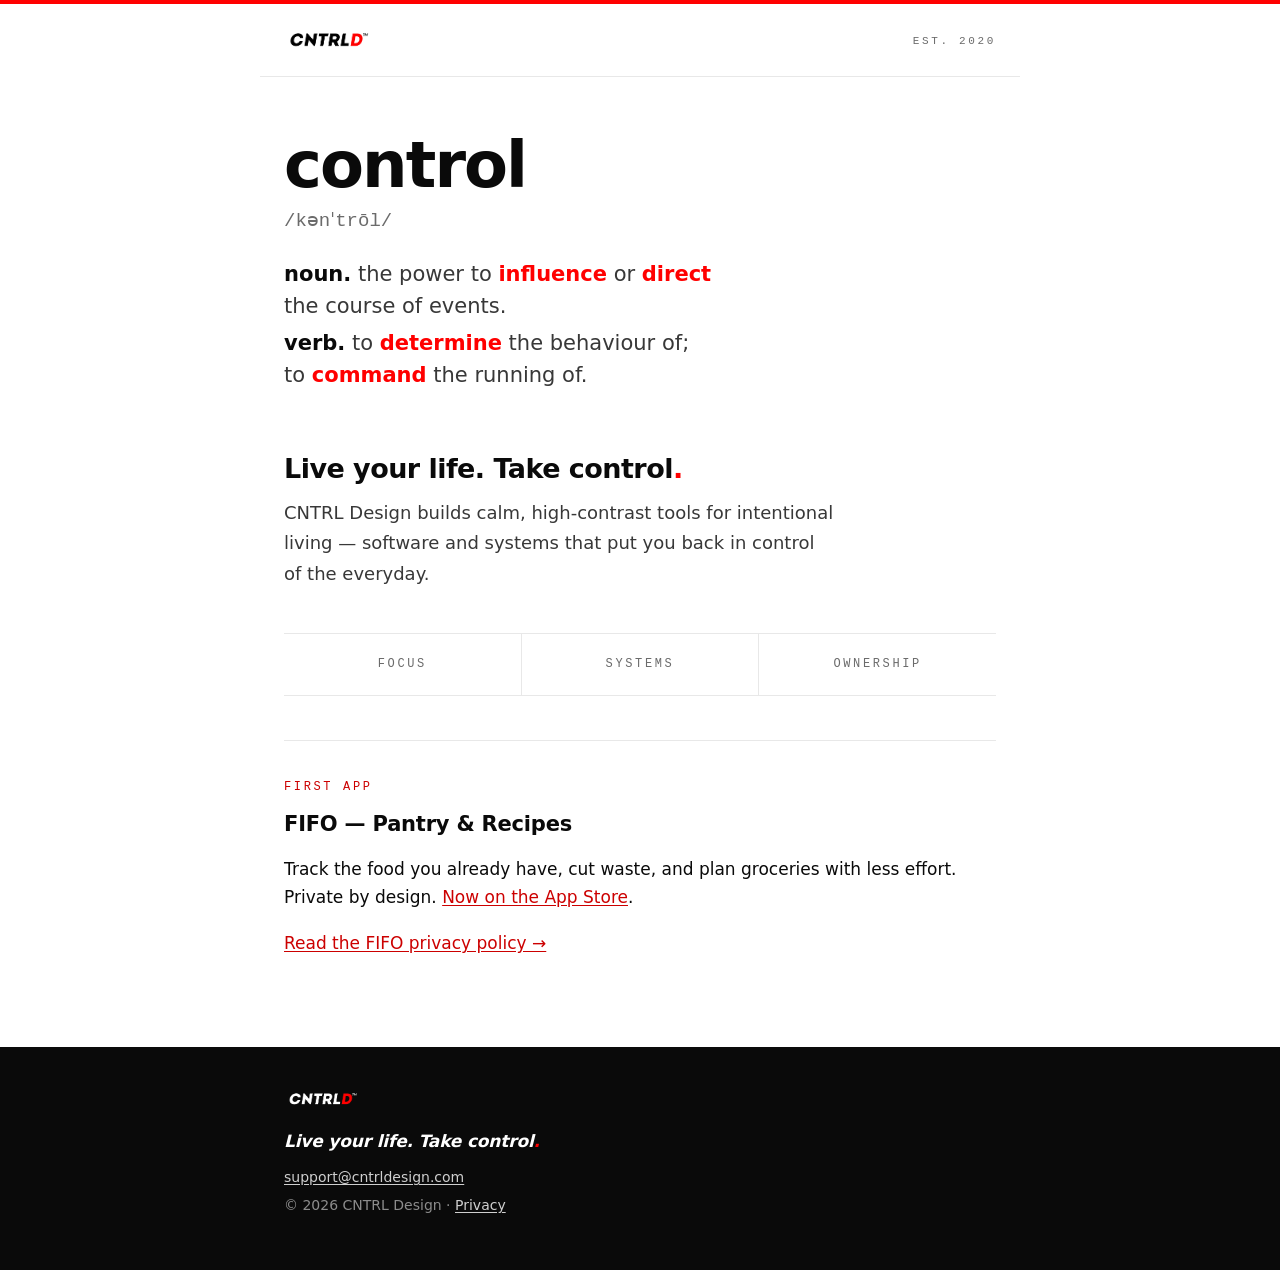
==== index.html @ ba087af7 "home: make FIFO blurb true — live on the App Store, drop device absolute App has been live since 202" ====
<!doctype html>
<html lang="en">
<head>
  <meta charset="utf-8">
  <meta name="viewport" content="width=device-width, initial-scale=1">
  <title>CNTRL Design — Live your life. Take control.</title>
  <meta name="description" content="CNTRL Design builds calm, high-contrast tools for intentional living. Makers of FIFO: Pantry & Recipes.">
  <link rel="icon" href="favicon.svg" type="image/svg+xml">
  <link rel="icon" href="favicon.png" sizes="any" type="image/png">
  <link rel="apple-touch-icon" href="apple-touch-icon.png">
  <link rel="stylesheet" href="style.css">
</head>
<body>
  <a class="skip" href="#main">Skip to content</a>
  <div class="brandbar"></div>

  <header class="site-head">
    <a class="logo" href="index.html" aria-label="CNTRL Design home">
      <img class="logo-light" src="img/logo-black.png" alt="CNTRL Design" width="180" height="60" loading="eager">
      <img class="logo-dark" src="img/logo-white.png" alt="CNTRL Design" width="180" height="60" loading="eager">
    </a>
    <span class="label">Est. 2020</span>
  </header>

  <main class="wrap" id="main">
    <section class="def">
      <p class="def-word">control</p>
      <p class="def-ipa">/k&#601;n&#712;tr&#333;l/</p>
      <p class="def-line"><span class="pos">noun.</span> the power to <span class="kw">influence</span> or <span class="kw">direct</span> the course of events.</p>
      <p class="def-line"><span class="pos">verb.</span> to <span class="kw">determine</span> the behaviour of; to <span class="kw">command</span> the running of.</p>
    </section>

    <p class="tagline">Live your life. Take control<span class="dot">.</span></p>
    <p class="lede">CNTRL Design builds calm, high-contrast tools for intentional living &mdash; software and systems that put you back in control of the everyday.</p>

    <div class="principles">
      <div class="principle">Focus</div>
      <div class="principle">Systems</div>
      <div class="principle">Ownership</div>
    </div>

    <section class="block">
      <p class="eyebrow">First app</p>
      <h2>FIFO &mdash; Pantry &amp; Recipes</h2>
      <p>Track the food you already have, cut waste, and plan groceries with less effort. Private by design. <a href="https://apps.apple.com/ca/app/id6783625628">Now on the App&nbsp;Store</a>.</p>
      <p><a href="fifo/privacy/">Read the FIFO privacy policy &rarr;</a></p>
    </section>
  </main>

  <footer class="site-foot">
    <div class="wrap">
      <img class="foot-logo" src="img/logo-white.png" alt="CNTRL Design" width="156" height="52" loading="lazy">
      <p class="foot-tag">Live your life. Take control<span class="dot">.</span></p>
      <p class="meta-row"><a href="mailto:support@cntrldesign.com">support@cntrldesign.com</a></p>
      <p class="meta-row">&copy; 2026 CNTRL Design &middot; <a href="fifo/privacy/">Privacy</a></p>
    </div>
  </footer>
</body>
</html>
---- style.css ----
:root {
  --bg: #ffffff;
  --ink: #0a0a0a;
  --ink-soft: #383838;
  --muted: #6b6b6b;
  --hair: #e8e8e8;
  --surface: #f5f5f5;
  --red: #ff0000;
  --red-ink: #cc0000;
  --sans: "Inter", ui-sans-serif, system-ui, -apple-system, "Segoe UI", Roboto, Helvetica, Arial, sans-serif;
  --mono: ui-monospace, SFMono-Regular, "SF Mono", Menlo, Consolas, monospace;
  --maxw: 760px;
}
@media (prefers-color-scheme: dark) {
  :root {
    --bg: #0a0a0a;
    --ink: #f5f5f5;
    --ink-soft: #cfcfcf;
    --muted: #9a9a9a;
    --hair: #242424;
    --surface: #151515;
    --red: #ff3636;
    --red-ink: #ff5a5a;
  }
}
* { box-sizing: border-box; }
html { -webkit-text-size-adjust: 100%; }
body {
  margin: 0;
  background: var(--bg);
  color: var(--ink);
  font-family: var(--sans);
  font-size: 17px;
  line-height: 1.7;
  -webkit-font-smoothing: antialiased;
  text-rendering: optimizeLegibility;
}
.brandbar { height: 4px; background: var(--red); }
.wrap { max-width: var(--maxw); margin: 0 auto; padding: 0 24px; }

/* Header + logo */
.site-head {
  display: flex;
  align-items: center;
  justify-content: space-between;
  padding: 22px 24px 20px;
  max-width: var(--maxw);
  margin: 0 auto;
  border-bottom: 1px solid var(--hair);
}
.logo { display: inline-flex; line-height: 0; }
.logo img { height: 30px; width: auto; }
.logo .logo-light { display: block; }
.logo .logo-dark { display: none; }
@media (prefers-color-scheme: dark) {
  .logo .logo-light { display: none; }
  .logo .logo-dark { display: block; }
}
.label {
  font-family: var(--mono);
  font-size: 11px;
  letter-spacing: 0.24em;
  text-transform: uppercase;
  color: var(--muted);
}

/* Eyebrow */
.eyebrow {
  font-family: var(--mono);
  font-size: 12px;
  letter-spacing: 0.22em;
  text-transform: uppercase;
  color: var(--red-ink);
  margin: 0 0 14px;
}

/* Headings + text */
h1 { font-size: 34px; line-height: 1.12; letter-spacing: -0.02em; font-weight: 800; margin: 0 0 8px; }
h2 { font-size: 21px; line-height: 1.25; letter-spacing: -0.01em; font-weight: 700; margin: 0; }
h3 { font-size: 17px; font-weight: 700; margin: 22px 0 4px; }
p, li { font-size: 17px; }
a { color: var(--red-ink); text-underline-offset: 2px; }
a:hover { text-decoration: underline; }
ul { padding-left: 20px; }
li { margin: 5px 0; }
strong { font-weight: 700; }

/* Definition hero (control motif) */
.def { padding: 56px 0 8px; }
.def-word { font-size: 64px; font-weight: 800; letter-spacing: -0.03em; line-height: 1; margin: 0; }
.def-ipa { font-family: var(--mono); font-size: 19px; color: var(--muted); margin: 8px 0 22px; }
.def-line { font-size: 21px; line-height: 1.5; margin: 6px 0; color: var(--ink-soft); max-width: 32ch; }
.def-line .pos { color: var(--ink); font-weight: 700; }
.kw { color: var(--red); font-weight: 700; }

/* Tagline + lede */
.tagline { font-size: 27px; font-weight: 800; letter-spacing: -0.02em; line-height: 1.2; margin: 48px 0 12px; }
.tagline .dot { color: var(--red); }
.lede { font-size: 18px; color: var(--ink-soft); max-width: 48ch; margin: 0; }
.subtitle { font-size: 18px; color: var(--muted); margin: 0 0 6px; }

/* Principles row */
.principles { display: flex; border-top: 1px solid var(--hair); border-bottom: 1px solid var(--hair); margin: 44px 0; }
.principle { flex: 1; padding: 20px 0; text-align: center; font-family: var(--mono); font-size: 12px; letter-spacing: 0.22em; text-transform: uppercase; color: var(--muted); border-left: 1px solid var(--hair); }
.principle:first-child { border-left: 0; }

/* Blocks */
.block { border-top: 1px solid var(--hair); padding: 36px 0 8px; }

/* Meta card */
.meta {
  background: var(--surface);
  border: 1px solid var(--hair);
  border-radius: 12px;
  padding: 14px 18px;
  font-size: 15px;
  color: var(--muted);
  margin: 16px 0 6px;
}
.meta div { margin: 3px 0; }
.meta strong { color: var(--ink); font-weight: 600; }

/* Callout */
.callout {
  background: var(--surface);
  border-left: 3px solid var(--red);
  border-radius: 0 8px 8px 0;
  padding: 14px 18px;
  margin: 20px 0;
}

/* Numbered sections */
.sec { margin: 38px 0 0; }
.sec-h { display: flex; align-items: baseline; gap: 12px; margin: 0 0 8px; }
.sec-n { font-family: var(--mono); font-size: 13px; font-weight: 600; color: var(--red-ink); letter-spacing: 0.04em; }

hr { border: 0; border-top: 1px solid var(--hair); margin: 30px 0; }

/* Footer (always dark) */
.site-foot { background: #0a0a0a; color: #cfcfcf; margin-top: 64px; padding: 40px 0 48px; }
.site-foot .wrap { max-width: var(--maxw); }
.foot-logo { height: 26px; width: auto; display: block; margin: 0 0 14px; }
.site-foot .foot-tag { font-weight: 800; font-style: italic; letter-spacing: -0.01em; margin: 0 0 10px; color: #ffffff; }
.site-foot .foot-tag .dot { color: var(--red); }
.site-foot a { color: #ffffff; }
.site-foot .meta-row { font-size: 14px; color: #8c8c8c; margin: 4px 0; }
.site-foot .meta-row a { color: #cfcfcf; }

/* Accessibility */
.skip {
  position: absolute;
  left: -9999px;
  top: 0;
  z-index: 20;
  background: var(--red);
  color: #ffffff;
  padding: 10px 16px;
  font-size: 14px;
  border-radius: 0 0 8px 0;
}
.skip:focus { left: 0; }
a:focus-visible,
.logo:focus-visible { outline: 2px solid var(--red); outline-offset: 3px; border-radius: 2px; }
.site-foot a:focus-visible { outline-color: #ffffff; }
@media (prefers-reduced-motion: no-preference) {
  a { transition: color 150ms ease; }
}

@media (max-width: 520px) {
  body { font-size: 16px; }
  h1 { font-size: 28px; }
  .def-word { font-size: 48px; }
  .tagline { font-size: 22px; }
  .def-line { font-size: 19px; }
}
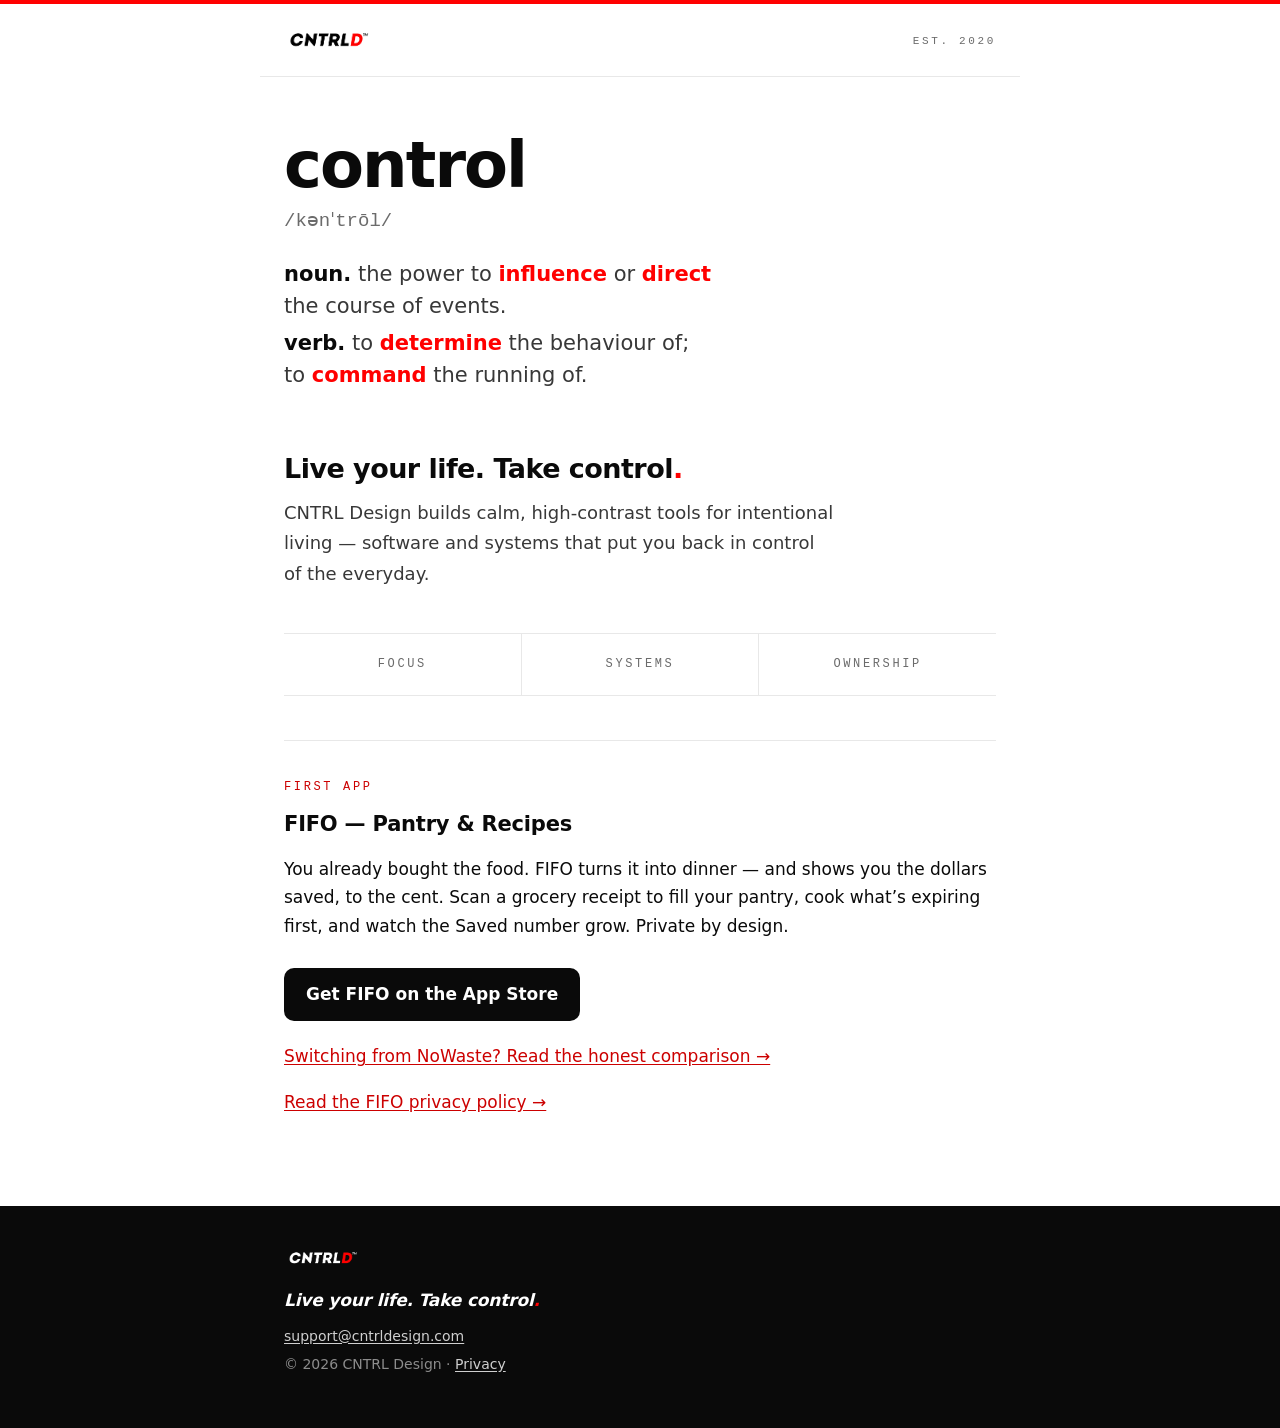
==== commit aec303fd: "home: money-saved FIFO block + shared .cta button + switcher-page link - FIFO blurb now leads with t" ====
--- a/index.html
+++ b/index.html
@@ -42,7 +42,9 @@
     <section class="block">
       <p class="eyebrow">First app</p>
       <h2>FIFO &mdash; Pantry &amp; Recipes</h2>
-      <p>Track the food you already have, cut waste, and plan groceries with less effort. Private by design. <a href="https://apps.apple.com/ca/app/id6783625628">Now on the App&nbsp;Store</a>.</p>
+      <p>You already bought the food. FIFO turns it into dinner &mdash; and shows you the dollars saved, to the cent. Scan a grocery receipt to fill your pantry, cook what&rsquo;s expiring first, and watch the Saved number grow. Private by design.</p>
+      <p><a class="cta" href="https://apps.apple.com/ca/app/id6783625628">Get FIFO on the App&nbsp;Store</a></p>
+      <p><a href="fifo/nowaste-alternative/">Switching from NoWaste? Read the honest comparison &rarr;</a></p>
       <p><a href="fifo/privacy/">Read the FIFO privacy policy &rarr;</a></p>
     </section>
   </main>
--- a/style.css
+++ b/style.css
@@ -129,6 +129,19 @@
   margin: 20px 0;
 }
 
+/* CTA button */
+.cta {
+  display: inline-block;
+  background: var(--ink);
+  color: var(--bg);
+  font-weight: 700;
+  padding: 12px 22px;
+  border-radius: 10px;
+  text-decoration: none;
+  margin: 10px 0 4px;
+}
+.cta:hover { text-decoration: none; opacity: 0.9; }
+
 /* Numbered sections */
 .sec { margin: 38px 0 0; }
 .sec-h { display: flex; align-items: baseline; gap: 12px; margin: 0 0 8px; }
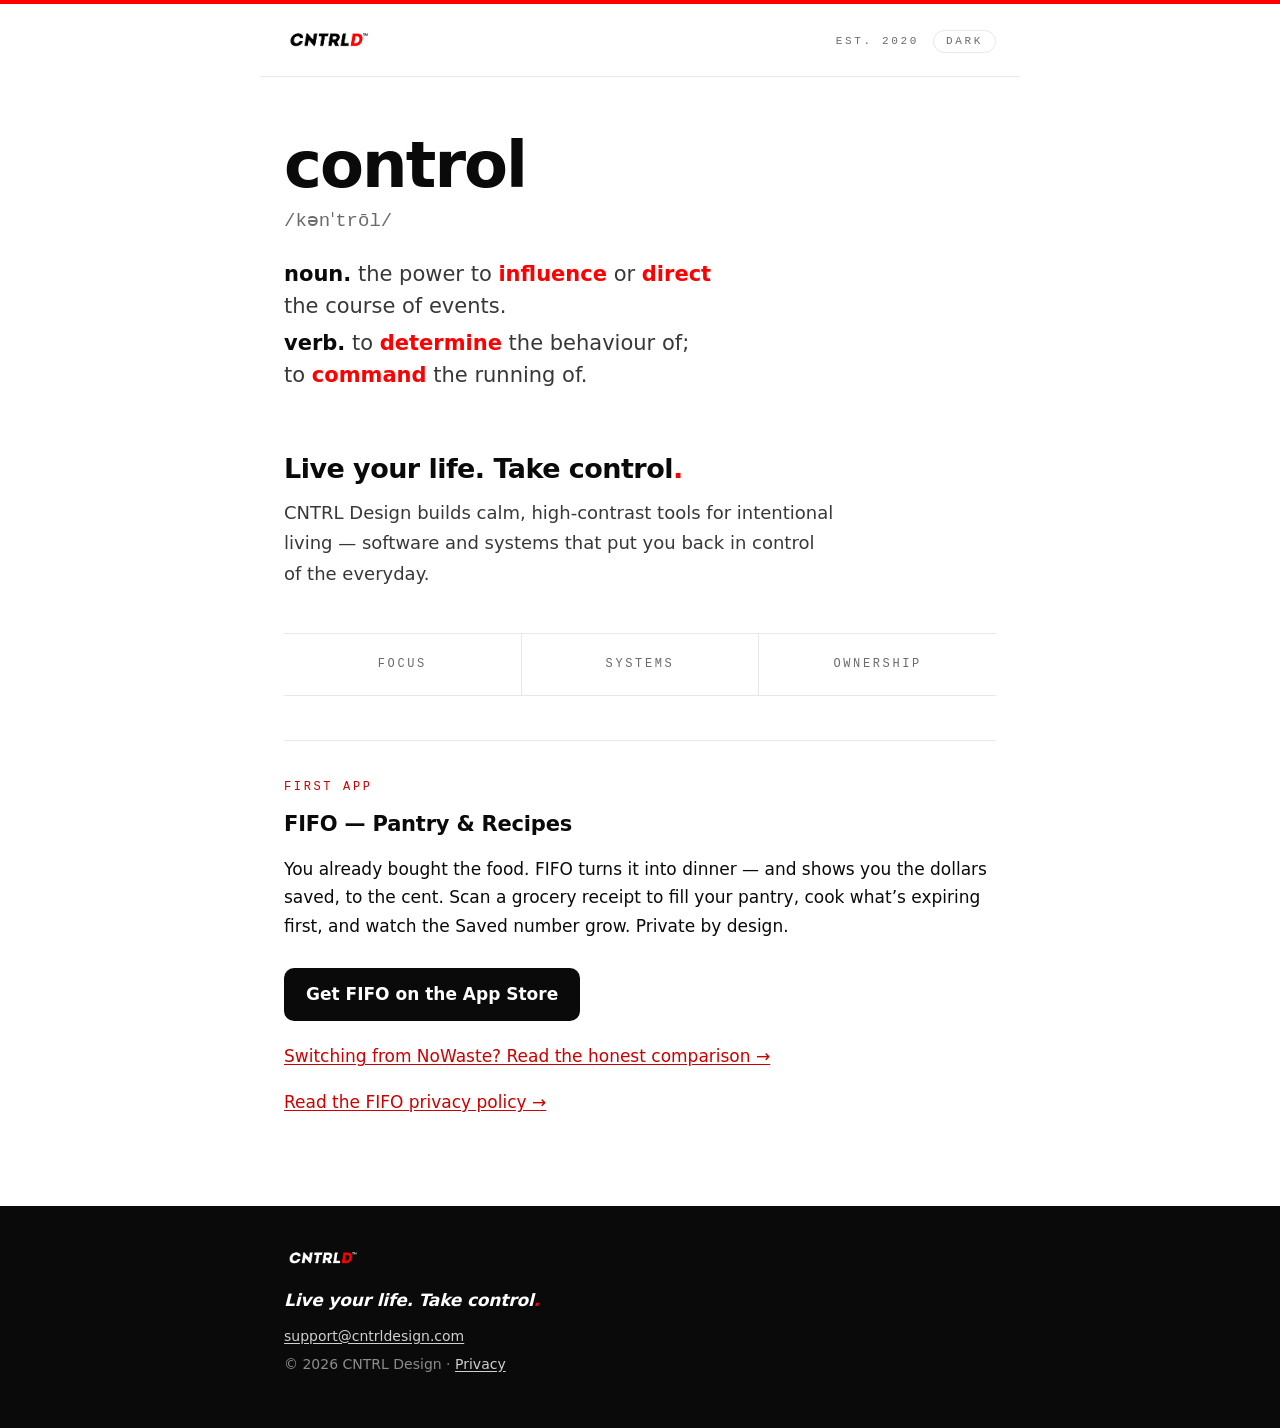
==== commit d130d9b8: "site: light default for everyone + manual dark toggle (was auto prefers-color-scheme) The site was a" ====
--- a/index.html
+++ b/index.html
@@ -9,6 +9,10 @@
   <link rel="icon" href="favicon.png" sizes="any" type="image/png">
   <link rel="apple-touch-icon" href="apple-touch-icon.png">
   <link rel="stylesheet" href="style.css">
+  <script>
+  (function(){try{var t=localStorage.getItem('theme');if(t==='dark')document.documentElement.setAttribute('data-theme','dark');}catch(e){}
+  document.addEventListener('DOMContentLoaded',function(){var h=document.querySelector('.site-head');if(!h)return;var b=document.createElement('button');b.className='theme-toggle';b.type='button';var cur=function(){return document.documentElement.getAttribute('data-theme')==='dark'?'dark':'light';};var upd=function(){var d=cur()==='dark';b.textContent=d?'Light':'Dark';b.setAttribute('aria-label',d?'Switch to light mode':'Switch to dark mode');};upd();b.addEventListener('click',function(){var n=cur()==='dark'?'light':'dark';if(n==='dark')document.documentElement.setAttribute('data-theme','dark');else document.documentElement.removeAttribute('data-theme');try{localStorage.setItem('theme',n);}catch(e){}upd();});h.appendChild(b);});})();
+  </script>
 </head>
 <body>
   <a class="skip" href="#main">Skip to content</a>
--- a/style.css
+++ b/style.css
@@ -11,17 +11,17 @@
   --mono: ui-monospace, SFMono-Regular, "SF Mono", Menlo, Consolas, monospace;
   --maxw: 760px;
 }
-@media (prefers-color-scheme: dark) {
-  :root {
-    --bg: #0a0a0a;
-    --ink: #f5f5f5;
-    --ink-soft: #cfcfcf;
-    --muted: #9a9a9a;
-    --hair: #242424;
-    --surface: #151515;
-    --red: #ff3636;
-    --red-ink: #ff5a5a;
-  }
+/* Dark theme is OPT-IN via the header toggle (data-theme="dark"). Light is the
+   welcoming default for everyone, regardless of OS setting. */
+:root[data-theme="dark"] {
+  --bg: #0a0a0a;
+  --ink: #f5f5f5;
+  --ink-soft: #cfcfcf;
+  --muted: #9a9a9a;
+  --hair: #242424;
+  --surface: #151515;
+  --red: #ff3636;
+  --red-ink: #ff5a5a;
 }
 * { box-sizing: border-box; }
 html { -webkit-text-size-adjust: 100%; }
@@ -48,14 +48,12 @@
   margin: 0 auto;
   border-bottom: 1px solid var(--hair);
 }
-.logo { display: inline-flex; line-height: 0; }
+.logo { display: inline-flex; line-height: 0; margin-right: auto; }
 .logo img { height: 30px; width: auto; }
 .logo .logo-light { display: block; }
 .logo .logo-dark { display: none; }
-@media (prefers-color-scheme: dark) {
-  .logo .logo-light { display: none; }
-  .logo .logo-dark { display: block; }
-}
+:root[data-theme="dark"] .logo .logo-light { display: none; }
+:root[data-theme="dark"] .logo .logo-dark { display: block; }
 .label {
   font-family: var(--mono);
   font-size: 11px;
@@ -63,6 +61,24 @@
   text-transform: uppercase;
   color: var(--muted);
 }
+/* Dark-mode toggle (injected into the header by the inline theme script) */
+.theme-toggle {
+  font-family: var(--mono);
+  font-size: 11px;
+  letter-spacing: 0.24em;
+  text-transform: uppercase;
+  color: var(--muted);
+  background: none;
+  border: 1px solid var(--hair);
+  border-radius: 999px;
+  padding: 5px 12px;
+  cursor: pointer;
+  line-height: 1;
+  margin-left: 14px;
+  transition: color 0.15s ease, border-color 0.15s ease;
+}
+.theme-toggle:hover { color: var(--ink); border-color: var(--muted); }
+.theme-toggle:focus-visible { outline: 2px solid var(--red); outline-offset: 2px; }
 
 /* Eyebrow */
 .eyebrow {
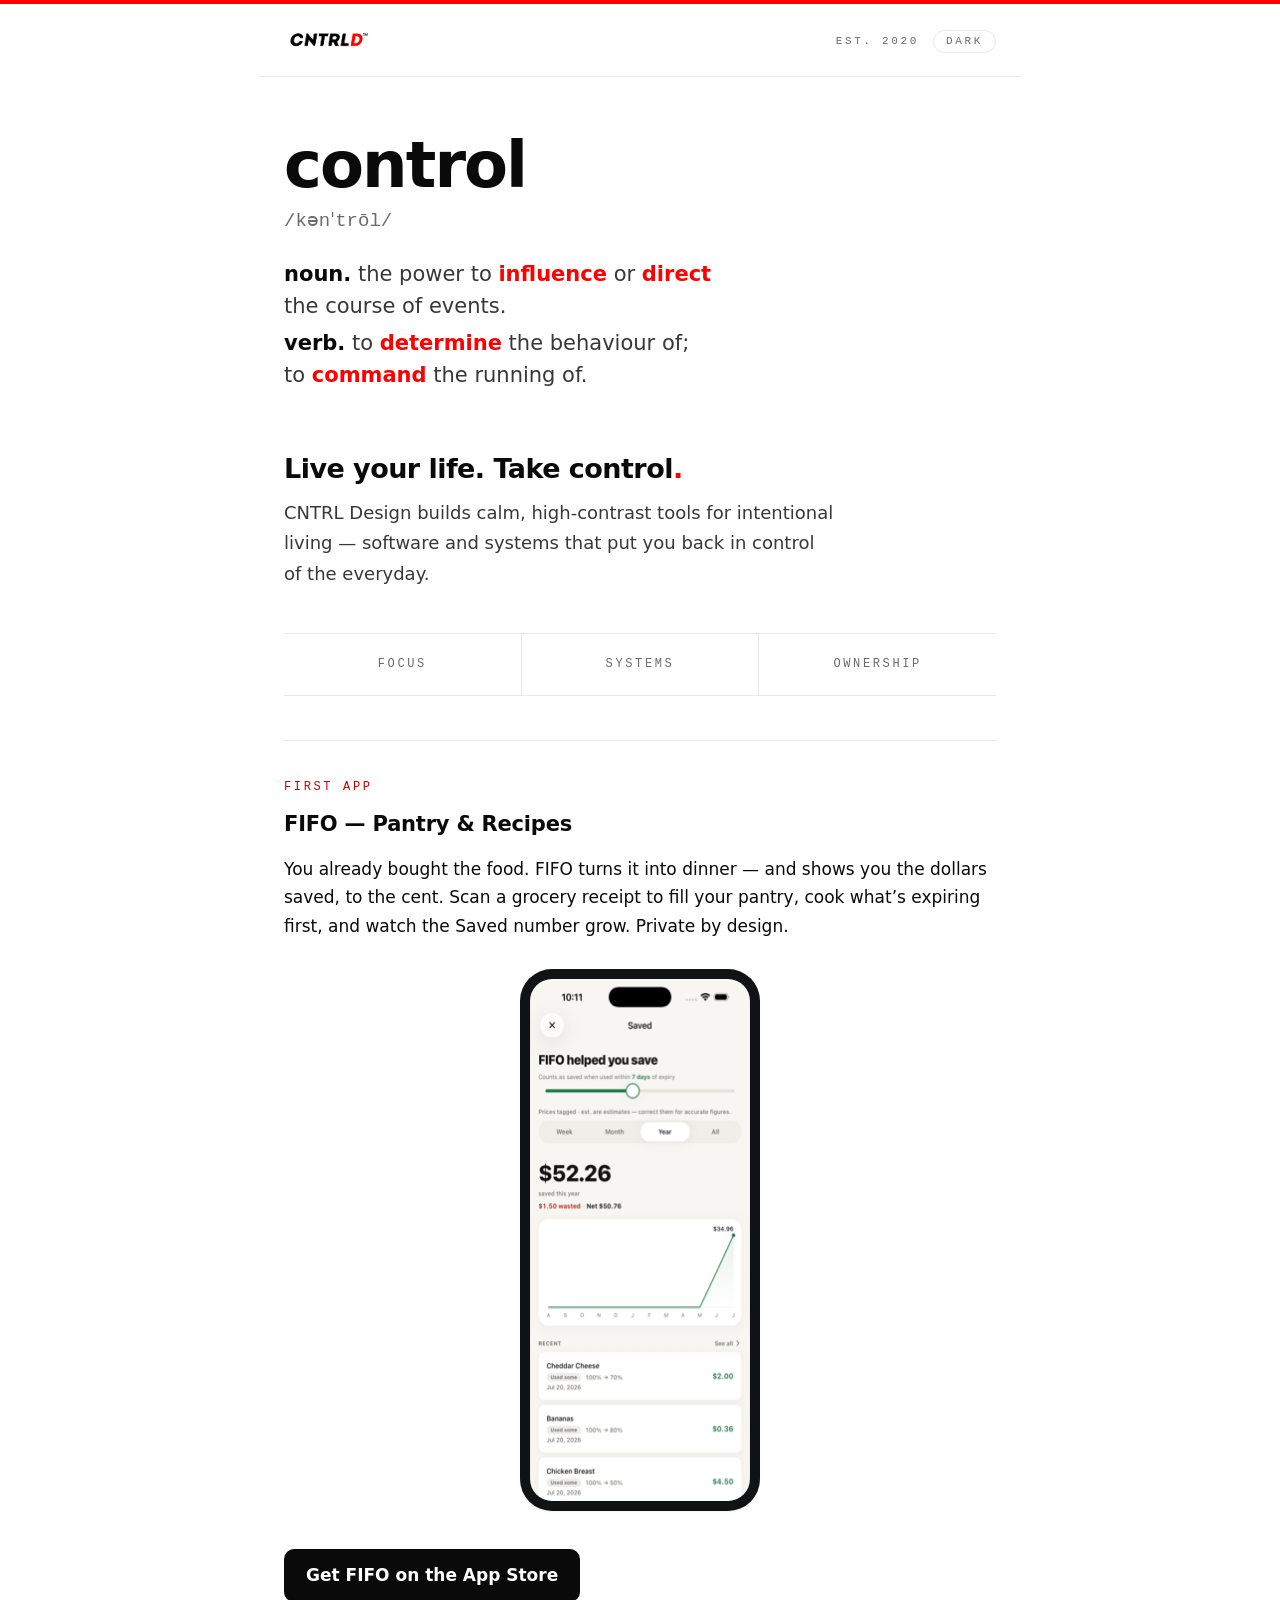
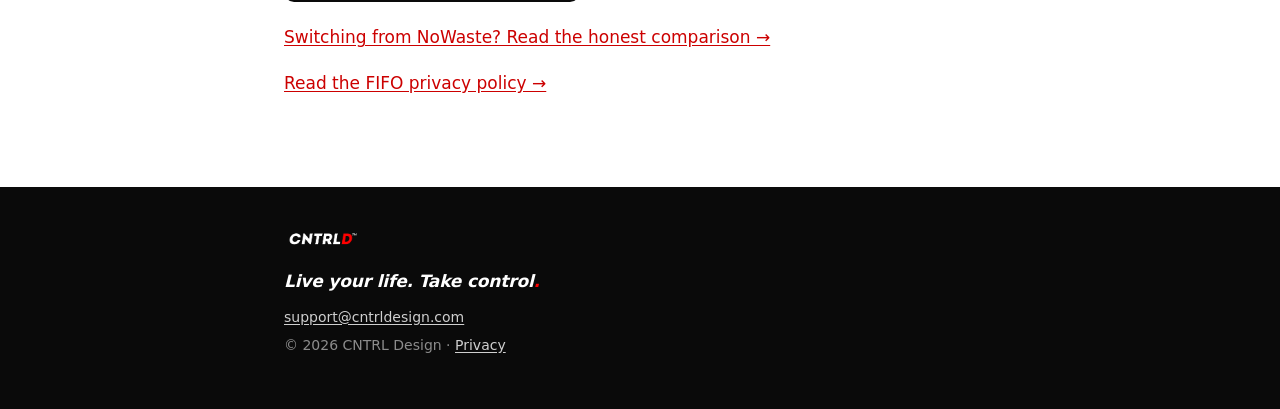
==== commit 5868b209: "fifo: add a real screenshot to the homepage FIFO block The brand KB already flagged this as deferred" ====
--- a/index.html
+++ b/index.html
@@ -47,6 +47,9 @@
       <p class="eyebrow">First app</p>
       <h2>FIFO &mdash; Pantry &amp; Recipes</h2>
       <p>You already bought the food. FIFO turns it into dinner &mdash; and shows you the dollars saved, to the cent. Scan a grocery receipt to fill your pantry, cook what&rsquo;s expiring first, and watch the Saved number grow. Private by design.</p>
+      <div class="phone-shot">
+        <img src="img/fifo/screenshot-saved.png" alt="FIFO's Saved screen, showing money saved from food used before it expired" width="240" height="522" loading="lazy">
+      </div>
       <p><a class="cta" href="https://apps.apple.com/ca/app/id6783625628">Get FIFO on the App&nbsp;Store</a></p>
       <p><a href="fifo/nowaste-alternative/">Switching from NoWaste? Read the honest comparison &rarr;</a></p>
       <p><a href="fifo/privacy/">Read the FIFO privacy policy &rarr;</a></p>
--- a/style.css
+++ b/style.css
@@ -145,6 +145,12 @@
   margin: 20px 0;
 }
 
+/* Product screenshot — a minimal device frame for real app screenshots. Fixed dark bezel
+   regardless of site theme (a phone's chassis doesn't flip with a dark-mode toggle). */
+.phone-shot { max-width: 240px; margin: 28px auto; padding: 10px; background: #111214;
+  border-radius: 32px; box-shadow: 0 1px 2px rgba(0,0,0,0.06); }
+.phone-shot img { display: block; width: 100%; border-radius: 22px; }
+
 /* CTA button */
 .cta {
   display: inline-block;
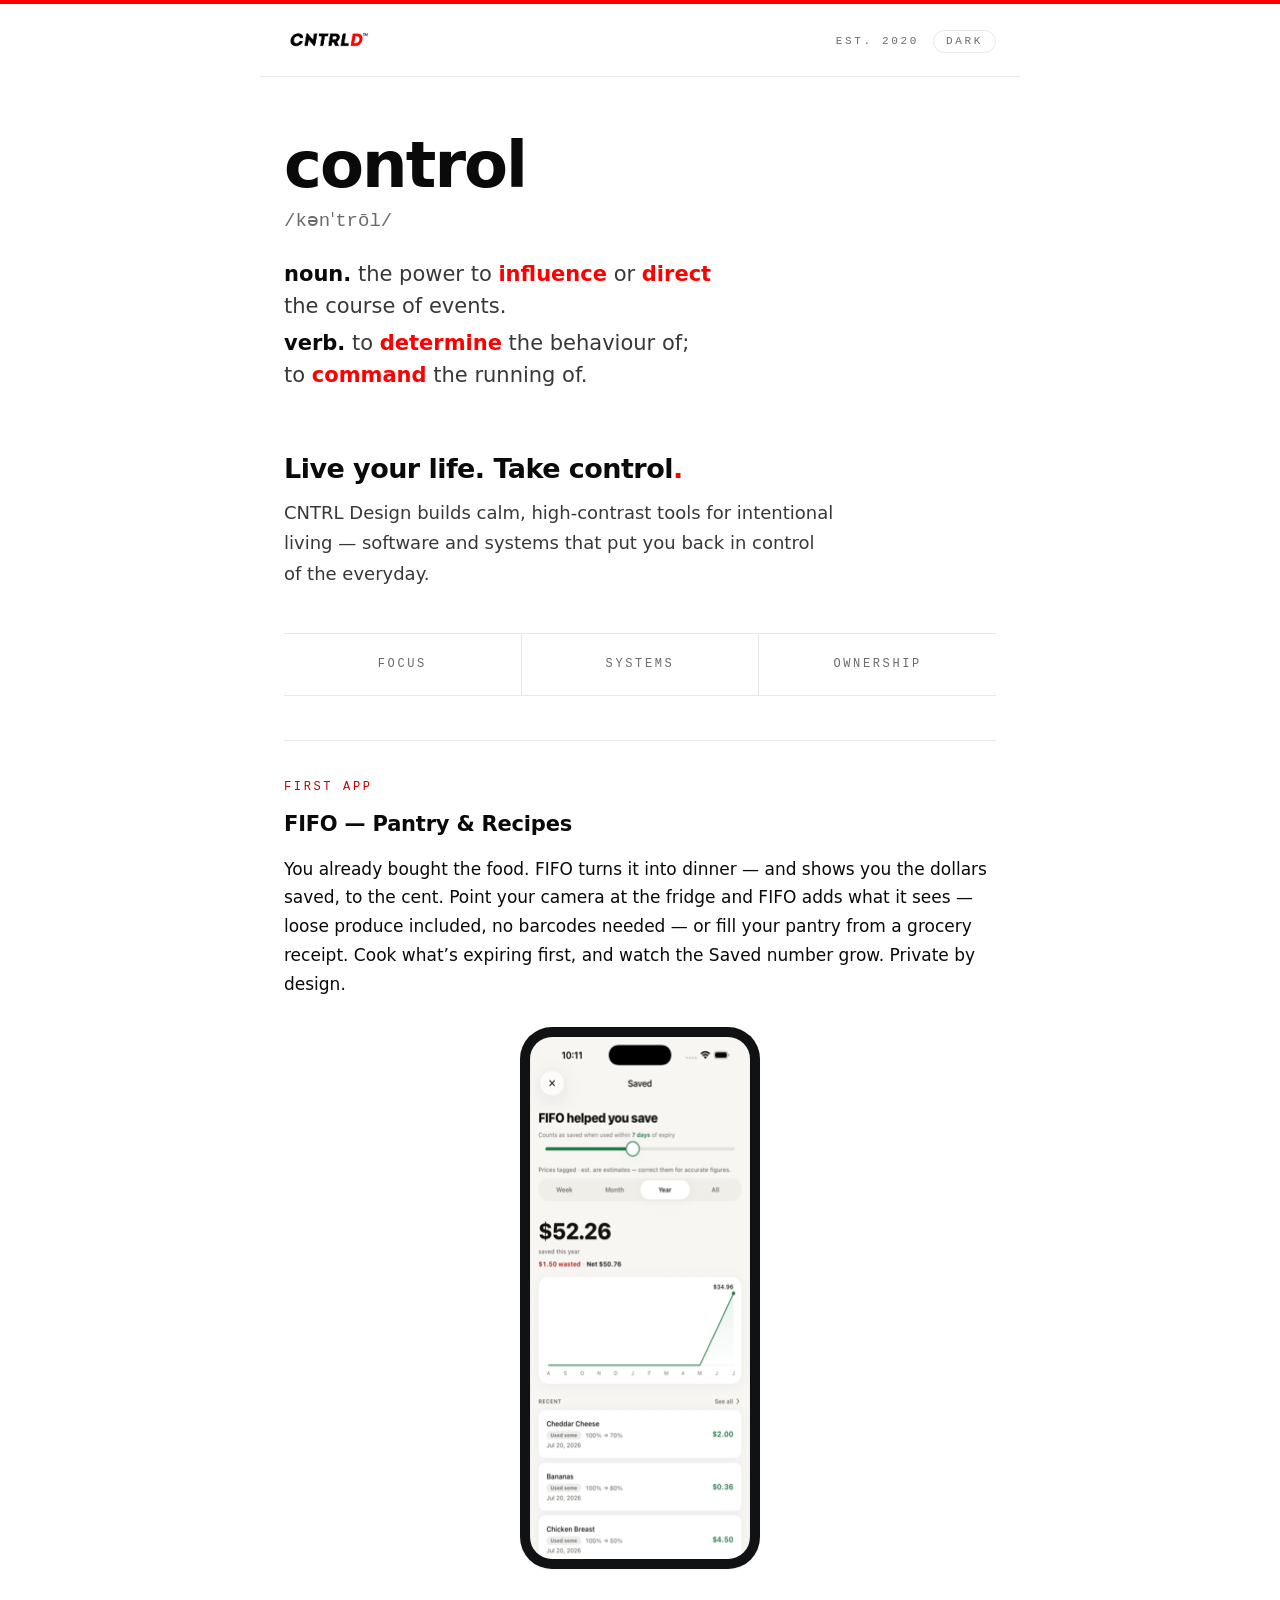
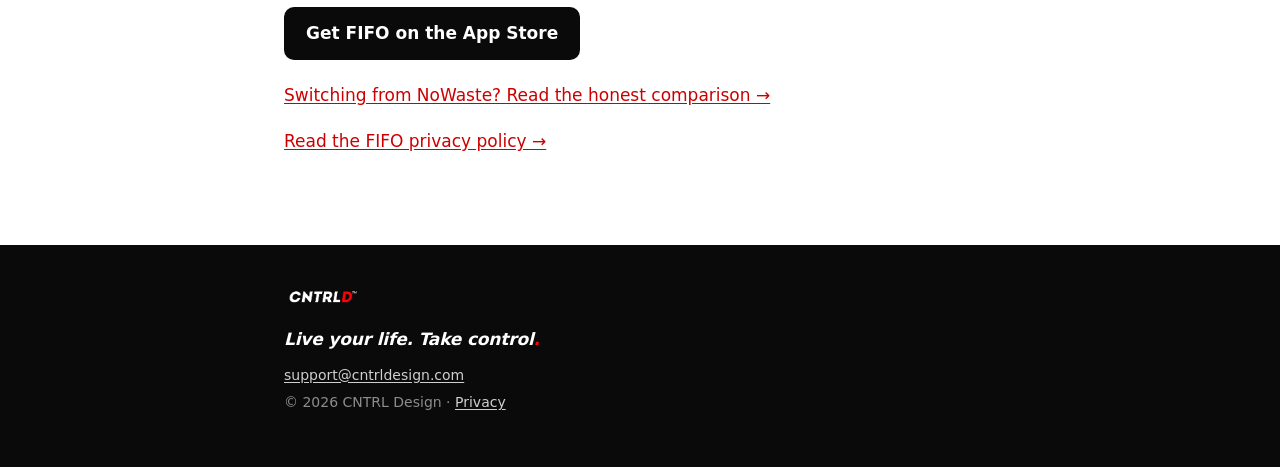
==== commit 8a779def: "fifo: lead with the camera, not the receipt (matches the 2026-07-27 copy fix) The vision-led rewrite" ====
--- a/index.html
+++ b/index.html
@@ -46,7 +46,7 @@
     <section class="block">
       <p class="eyebrow">First app</p>
       <h2>FIFO &mdash; Pantry &amp; Recipes</h2>
-      <p>You already bought the food. FIFO turns it into dinner &mdash; and shows you the dollars saved, to the cent. Scan a grocery receipt to fill your pantry, cook what&rsquo;s expiring first, and watch the Saved number grow. Private by design.</p>
+      <p>You already bought the food. FIFO turns it into dinner &mdash; and shows you the dollars saved, to the cent. Point your camera at the fridge and FIFO adds what it sees &mdash; loose produce included, no barcodes needed &mdash; or fill your pantry from a grocery receipt. Cook what&rsquo;s expiring first, and watch the Saved number grow. Private by design.</p>
       <div class="phone-shot">
         <img src="img/fifo/screenshot-saved.png" alt="FIFO's Saved screen, showing money saved from food used before it expired" width="240" height="522" loading="lazy">
       </div>
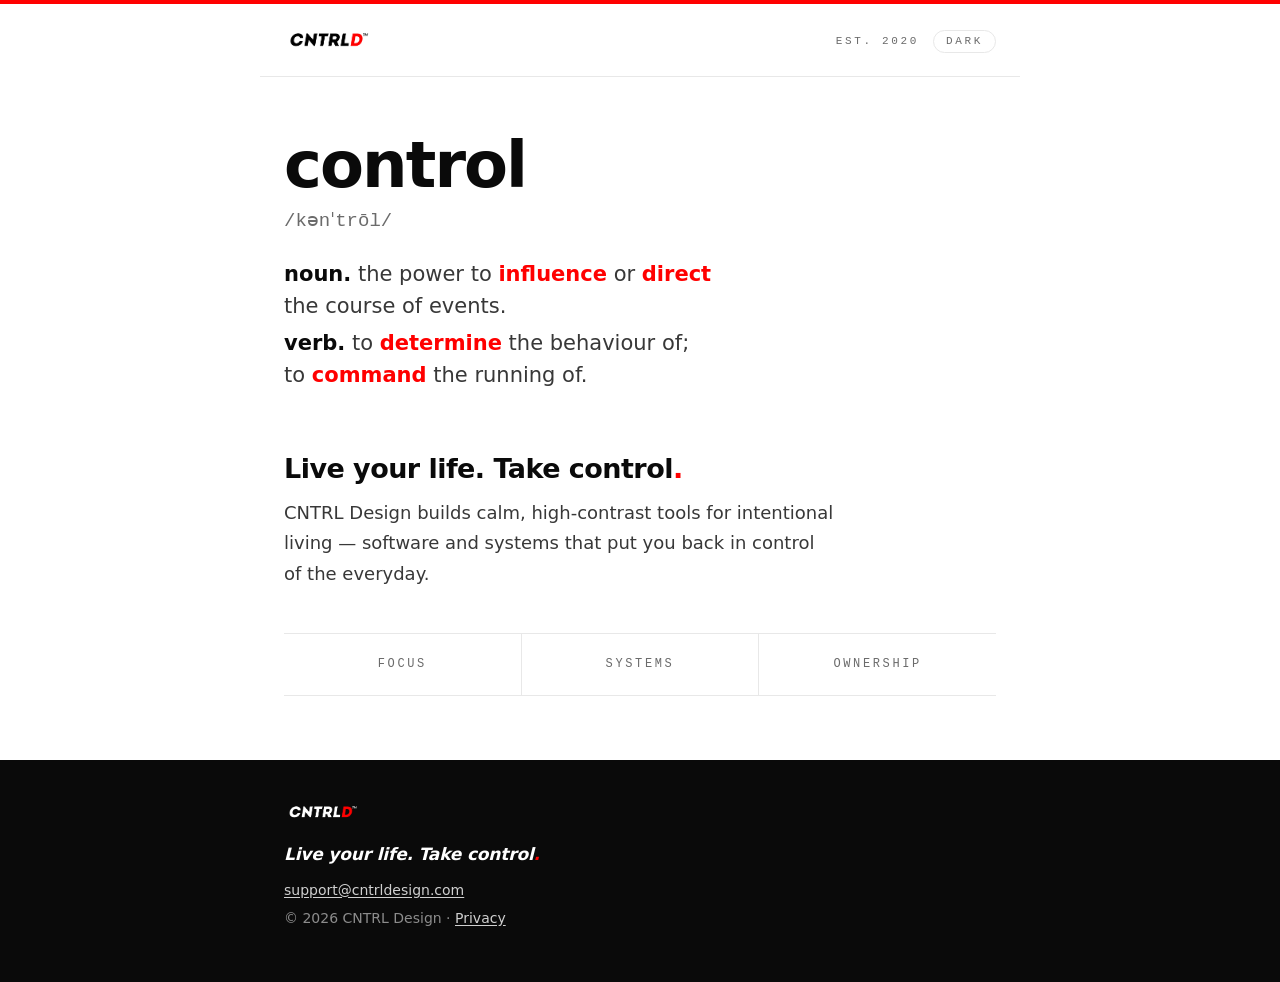
==== commit 9cf71385: "Remove FIFO from the site — the app was delisted 2026-09-01 FIFO was removed from sale in all App St" ====
--- a/index.html
+++ b/index.html
@@ -4,7 +4,7 @@
   <meta charset="utf-8">
   <meta name="viewport" content="width=device-width, initial-scale=1">
   <title>CNTRL Design — Live your life. Take control.</title>
-  <meta name="description" content="CNTRL Design builds calm, high-contrast tools for intentional living. Makers of FIFO: Pantry & Recipes.">
+  <meta name="description" content="CNTRL Design builds calm, high-contrast tools for intentional living &mdash; software and systems that put you back in control of the everyday.">
   <link rel="icon" href="favicon.svg" type="image/svg+xml">
   <link rel="icon" href="favicon.png" sizes="any" type="image/png">
   <link rel="apple-touch-icon" href="apple-touch-icon.png">
@@ -43,17 +43,6 @@
       <div class="principle">Ownership</div>
     </div>
 
-    <section class="block">
-      <p class="eyebrow">First app</p>
-      <h2>FIFO &mdash; Pantry &amp; Recipes</h2>
-      <p>You already bought the food. FIFO turns it into dinner &mdash; and shows you the dollars saved, to the cent. Point your camera at the fridge and FIFO adds what it sees &mdash; loose produce included, no barcodes needed &mdash; or fill your pantry from a grocery receipt. Cook what&rsquo;s expiring first, and watch the Saved number grow. Private by design.</p>
-      <div class="phone-shot">
-        <img src="img/fifo/screenshot-saved.png" alt="FIFO's Saved screen, showing money saved from food used before it expired" width="240" height="522" loading="lazy">
-      </div>
-      <p><a class="cta" href="https://apps.apple.com/ca/app/id6783625628">Get FIFO on the App&nbsp;Store</a></p>
-      <p><a href="fifo/nowaste-alternative/">Switching from NoWaste? Read the honest comparison &rarr;</a></p>
-      <p><a href="fifo/privacy/">Read the FIFO privacy policy &rarr;</a></p>
-    </section>
   </main>
 
   <footer class="site-foot">
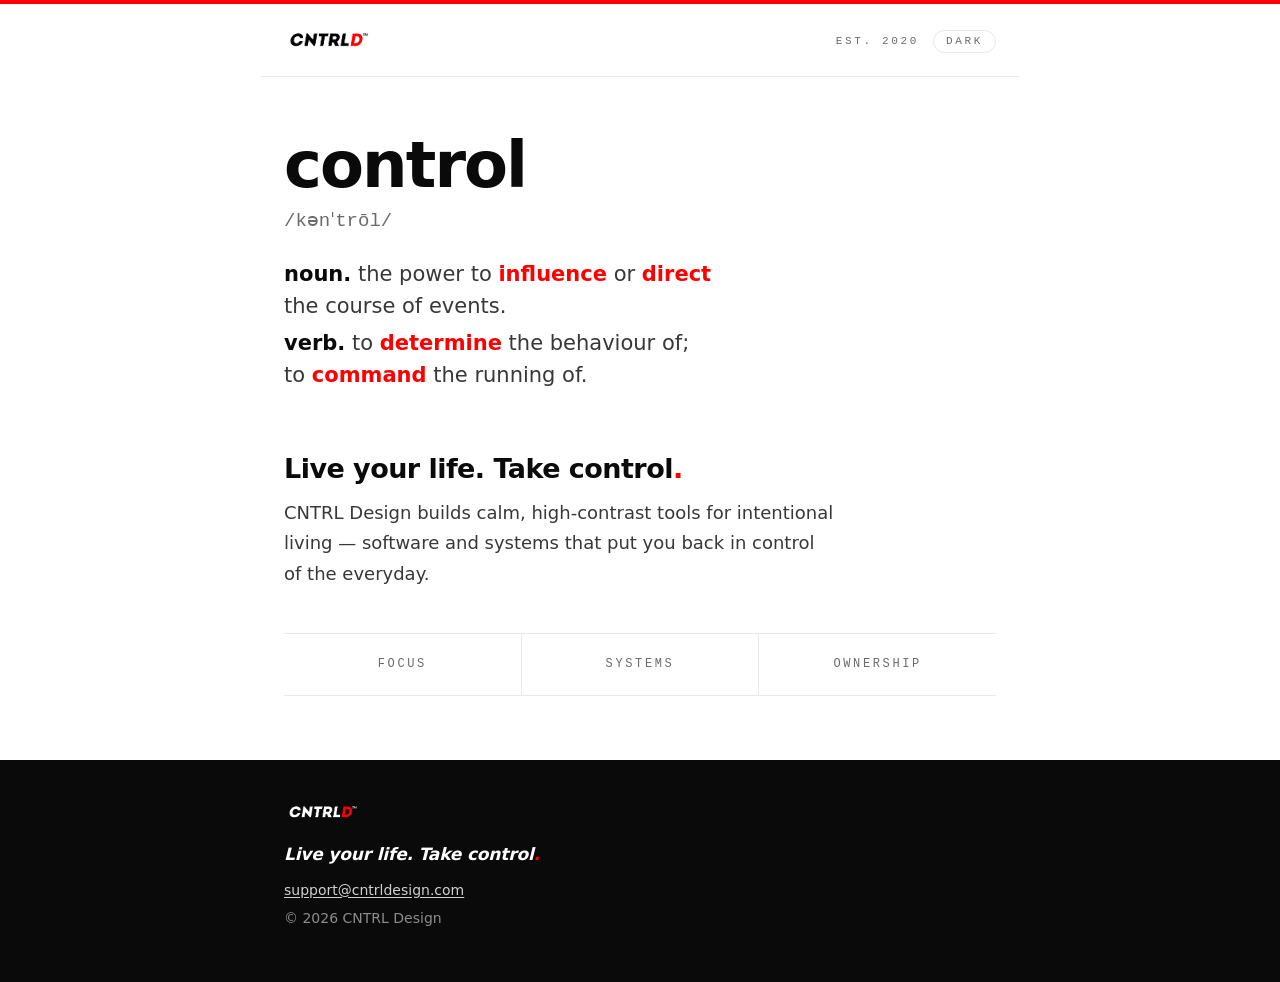
==== commit 9fc31905: "Remove every remaining FIFO surface from the site FIFO is fully taken down: delisted from the App St" ====
--- a/index.html
+++ b/index.html
@@ -50,7 +50,7 @@
       <img class="foot-logo" src="img/logo-white.png" alt="CNTRL Design" width="156" height="52" loading="lazy">
       <p class="foot-tag">Live your life. Take control<span class="dot">.</span></p>
       <p class="meta-row"><a href="mailto:support@cntrldesign.com">support@cntrldesign.com</a></p>
-      <p class="meta-row">&copy; 2026 CNTRL Design &middot; <a href="fifo/privacy/">Privacy</a></p>
+      <p class="meta-row">&copy; 2026 CNTRL Design</p>
     </div>
   </footer>
 </body>
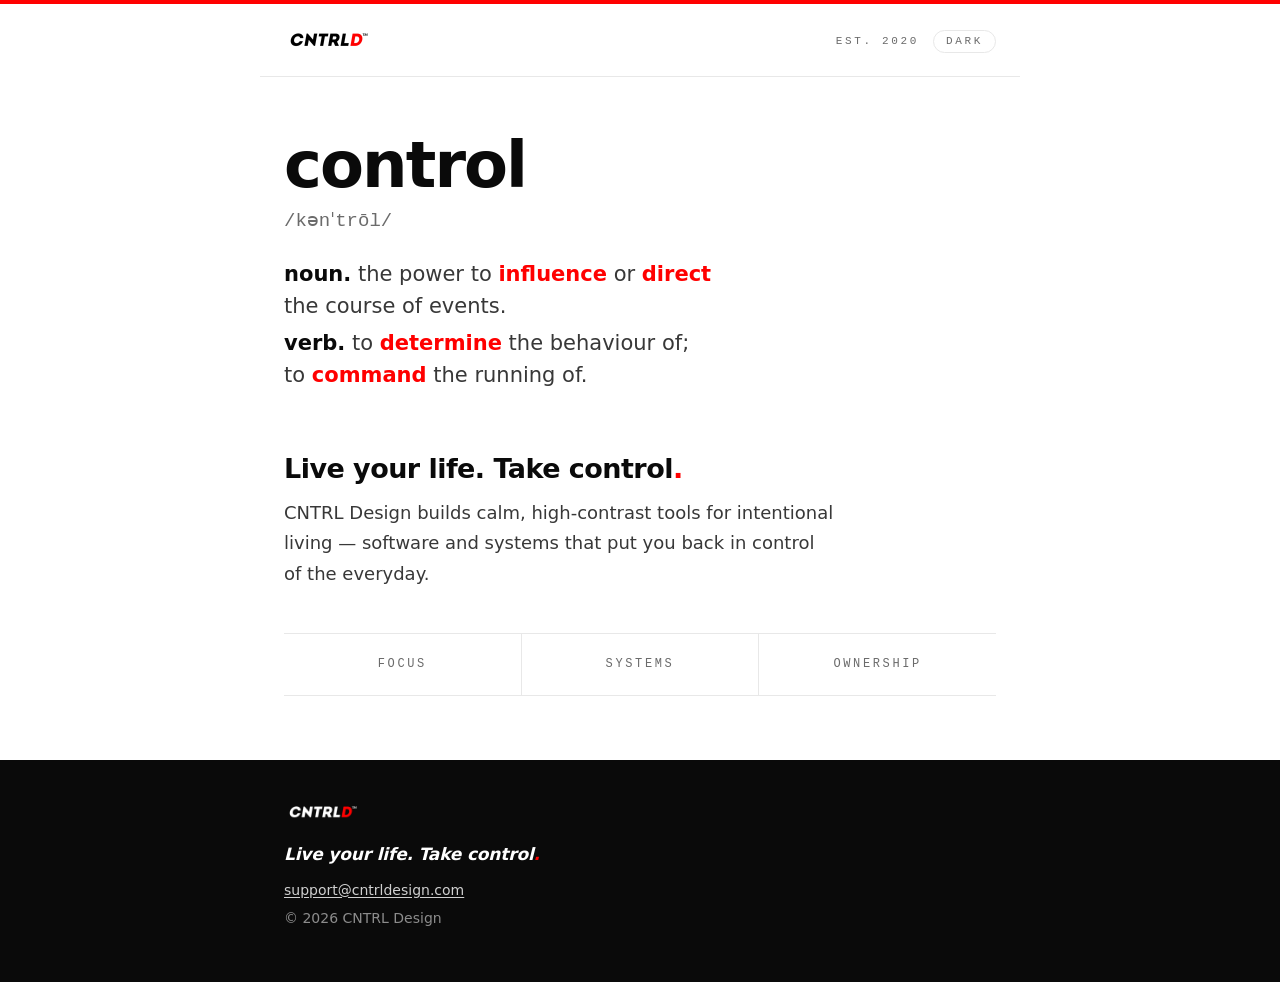
==== commit 02c1a36d: "codex: site-fixes Co-Authored-By: Codex <noreply@openai.com>" ====
--- a/index.html
+++ b/index.html
@@ -5,8 +5,18 @@
   <meta name="viewport" content="width=device-width, initial-scale=1">
   <title>CNTRL Design — Live your life. Take control.</title>
   <meta name="description" content="CNTRL Design builds calm, high-contrast tools for intentional living &mdash; software and systems that put you back in control of the everyday.">
+  <link rel="canonical" href="https://cntrldesign.com/">
+  <meta property="og:title" content="CNTRL Design — Live your life. Take control.">
+  <meta property="og:description" content="CNTRL Design builds calm, high-contrast tools for intentional living &mdash; software and systems that put you back in control of the everyday.">
+  <meta property="og:url" content="https://cntrldesign.com/">
+  <meta property="og:site_name" content="CNTRL Design">
+  <meta property="og:type" content="website">
+  <meta name="twitter:card" content="summary">
+  <meta name="twitter:title" content="CNTRL Design — Live your life. Take control.">
+  <meta name="twitter:description" content="CNTRL Design builds calm, high-contrast tools for intentional living &mdash; software and systems that put you back in control of the everyday.">
+  <meta name="twitter:url" content="https://cntrldesign.com/">
   <link rel="icon" href="favicon.svg" type="image/svg+xml">
-  <link rel="icon" href="favicon.png" sizes="any" type="image/png">
+  <link rel="icon" href="favicon.png" sizes="256x256" type="image/png">
   <link rel="apple-touch-icon" href="apple-touch-icon.png">
   <link rel="stylesheet" href="style.css">
   <script>
@@ -28,7 +38,7 @@
 
   <main class="wrap" id="main">
     <section class="def">
-      <p class="def-word">control</p>
+      <h1 class="def-word">control</h1>
       <p class="def-ipa">/k&#601;n&#712;tr&#333;l/</p>
       <p class="def-line"><span class="pos">noun.</span> the power to <span class="kw">influence</span> or <span class="kw">direct</span> the course of events.</p>
       <p class="def-line"><span class="pos">verb.</span> to <span class="kw">determine</span> the behaviour of; to <span class="kw">command</span> the running of.</p>
@@ -47,7 +57,7 @@
 
   <footer class="site-foot">
     <div class="wrap">
-      <img class="foot-logo" src="img/logo-white.png" alt="CNTRL Design" width="156" height="52" loading="lazy">
+      <img class="foot-logo" src="img/logo-white.png" alt="CNTRL Design" width="180" height="60" loading="lazy">
       <p class="foot-tag">Live your life. Take control<span class="dot">.</span></p>
       <p class="meta-row"><a href="mailto:support@cntrldesign.com">support@cntrldesign.com</a></p>
       <p class="meta-row">&copy; 2026 CNTRL Design</p>
--- a/style.css
+++ b/style.css
@@ -120,9 +120,6 @@
 .principle { flex: 1; padding: 20px 0; text-align: center; font-family: var(--mono); font-size: 12px; letter-spacing: 0.22em; text-transform: uppercase; color: var(--muted); border-left: 1px solid var(--hair); }
 .principle:first-child { border-left: 0; }
 
-/* Blocks */
-.block { border-top: 1px solid var(--hair); padding: 36px 0 8px; }
-
 /* Meta card */
 .meta {
   background: var(--surface);
@@ -145,31 +142,10 @@
   margin: 20px 0;
 }
 
-/* Product screenshot — a minimal device frame for real app screenshots. Fixed dark bezel
-   regardless of site theme (a phone's chassis doesn't flip with a dark-mode toggle). */
-.phone-shot { max-width: 240px; margin: 28px auto; padding: 10px; background: #111214;
-  border-radius: 32px; box-shadow: 0 1px 2px rgba(0,0,0,0.06); }
-.phone-shot img { display: block; width: 100%; border-radius: 22px; }
-
-/* CTA button */
-.cta {
-  display: inline-block;
-  background: var(--ink);
-  color: var(--bg);
-  font-weight: 700;
-  padding: 12px 22px;
-  border-radius: 10px;
-  text-decoration: none;
-  margin: 10px 0 4px;
-}
-.cta:hover { text-decoration: none; opacity: 0.9; }
-
 /* Numbered sections */
 .sec { margin: 38px 0 0; }
 .sec-h { display: flex; align-items: baseline; gap: 12px; margin: 0 0 8px; }
 .sec-n { font-family: var(--mono); font-size: 13px; font-weight: 600; color: var(--red-ink); letter-spacing: 0.04em; }
-
-hr { border: 0; border-top: 1px solid var(--hair); margin: 30px 0; }
 
 /* Footer (always dark) */
 .site-foot { background: #0a0a0a; color: #cfcfcf; margin-top: 64px; padding: 40px 0 48px; }
@@ -187,8 +163,8 @@
   left: -9999px;
   top: 0;
   z-index: 20;
-  background: var(--red);
-  color: #ffffff;
+  background: var(--red-ink);
+  color: var(--bg);
   padding: 10px 16px;
   font-size: 14px;
   border-radius: 0 0 8px 0;
